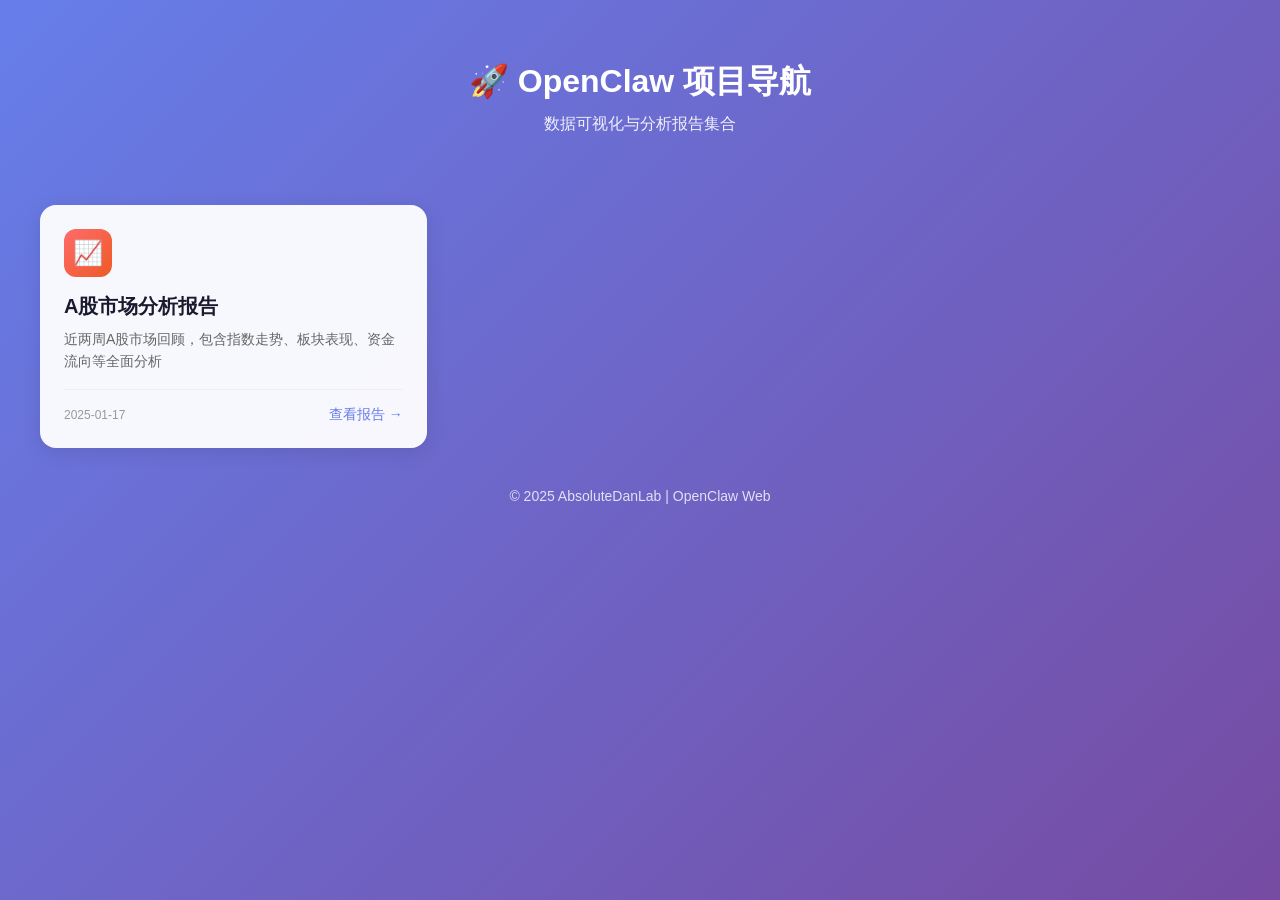
==== index.html @ 734b4b20 "feat: 新增A股市场分析报告页面 - 添加近两周A股市场全面分析 - 包含三大指数走势图表 - 板块表现TOP5排名 - 成交量趋势分析 - 市场情绪指标展示 - 主力资金流向分布 - 悬浮导航及" ====
<!DOCTYPE html>
<html lang="zh-CN">
<head>
    <meta charset="UTF-8">
    <meta name="viewport" content="width=device-width, initial-scale=1.0">
    <title>OpenClaw 项目导航</title>
    <style>
        * {
            margin: 0;
            padding: 0;
            box-sizing: border-box;
        }
        
        body {
            font-family: -apple-system, BlinkMacSystemFont, 'Segoe UI', 'PingFang SC', sans-serif;
            background: linear-gradient(135deg, #667eea 0%, #764ba2 100%);
            min-height: 100vh;
            padding: 20px;
        }
        
        .header {
            text-align: center;
            padding: 40px 20px;
            color: white;
        }
        
        .header h1 {
            font-size: 32px;
            margin-bottom: 10px;
        }
        
        .header p {
            font-size: 16px;
            opacity: 0.9;
        }
        
        .container {
            max-width: 1200px;
            margin: 0 auto;
        }
        
        .project-grid {
            display: grid;
            grid-template-columns: repeat(auto-fill, minmax(300px, 1fr));
            gap: 20px;
            margin-top: 30px;
        }
        
        .project-card {
            background: rgba(255, 255, 255, 0.95);
            border-radius: 16px;
            padding: 24px;
            text-decoration: none;
            color: inherit;
            transition: all 0.3s ease;
            box-shadow: 0 4px 20px rgba(0, 0, 0, 0.1);
        }
        
        .project-card:hover {
            transform: translateY(-5px);
            box-shadow: 0 8px 30px rgba(0, 0, 0, 0.15);
        }
        
        .project-icon {
            width: 48px;
            height: 48px;
            border-radius: 12px;
            display: flex;
            align-items: center;
            justify-content: center;
            font-size: 24px;
            margin-bottom: 16px;
        }
        
        .project-title {
            font-size: 20px;
            font-weight: 600;
            color: #1a1a2e;
            margin-bottom: 8px;
        }
        
        .project-desc {
            font-size: 14px;
            color: #666;
            line-height: 1.6;
        }
        
        .project-meta {
            margin-top: 16px;
            padding-top: 16px;
            border-top: 1px solid #eee;
            display: flex;
            justify-content: space-between;
            align-items: center;
        }
        
        .project-date {
            font-size: 12px;
            color: #999;
        }
        
        .project-link {
            font-size: 14px;
            color: #667eea;
            font-weight: 500;
        }
        
        .footer {
            text-align: center;
            padding: 40px 20px;
            color: white;
            opacity: 0.8;
            font-size: 14px;
        }
    </style>
</head>
<body>
    <div class="header">
        <h1>🚀 OpenClaw 项目导航</h1>
        <p>数据可视化与分析报告集合</p>
    </div>
    
    <div class="container">
        <div class="project-grid">
            <a href="./a-stock-analysis/" class="project-card">
                <div class="project-icon" style="background: linear-gradient(135deg, #ff6b6b, #ee5a24);">
                    📈
                </div>
                <div class="project-title">A股市场分析报告</div>
                <div class="project-desc">近两周A股市场回顾，包含指数走势、板块表现、资金流向等全面分析</div>
                <div class="project-meta">
                    <span class="project-date">2025-01-17</span>
                    <span class="project-link">查看报告 →</span>
                </div>
            </a>
        </div>
    </div>
    
    <div class="footer">
        <p>© 2025 AbsoluteDanLab | OpenClaw Web</p>
    </div>
</body>
</html>
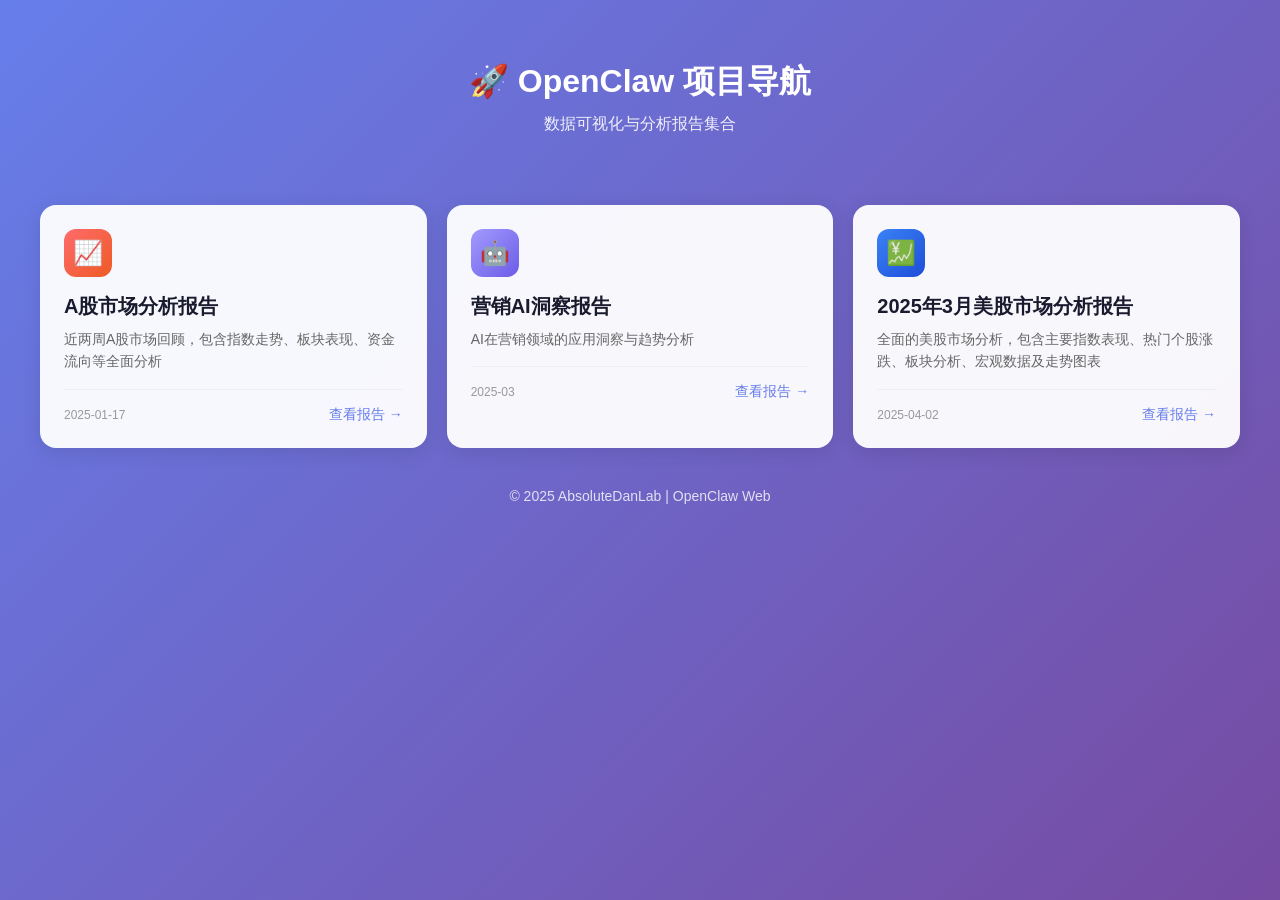
==== commit a45b7671: "feat: 添加2025年3月美股市场分析报告" ====
--- a/index.html
+++ b/index.html
@@ -133,6 +133,30 @@
                     <span class="project-link">查看报告 →</span>
                 </div>
             </a>
+            
+            <a href="./marketing-ai-insights/" class="project-card">
+                <div class="project-icon" style="background: linear-gradient(135deg, #a29bfe, #6c5ce7);">
+                    🤖
+                </div>
+                <div class="project-title">营销AI洞察报告</div>
+                <div class="project-desc">AI在营销领域的应用洞察与趋势分析</div>
+                <div class="project-meta">
+                    <span class="project-date">2025-03</span>
+                    <span class="project-link">查看报告 →</span>
+                </div>
+            </a>
+            
+            <a href="./march-us-stock-report/" class="project-card">
+                <div class="project-icon" style="background: linear-gradient(135deg, #3b82f6, #1d4ed8);">
+                    💹
+                </div>
+                <div class="project-title">2025年3月美股市场分析报告</div>
+                <div class="project-desc">全面的美股市场分析，包含主要指数表现、热门个股涨跌、板块分析、宏观数据及走势图表</div>
+                <div class="project-meta">
+                    <span class="project-date">2025-04-02</span>
+                    <span class="project-link">查看报告 →</span>
+                </div>
+            </a>
         </div>
     </div>
     
@@ -140,4 +164,4 @@
         <p>© 2025 AbsoluteDanLab | OpenClaw Web</p>
     </div>
 </body>
-</html>+</html>
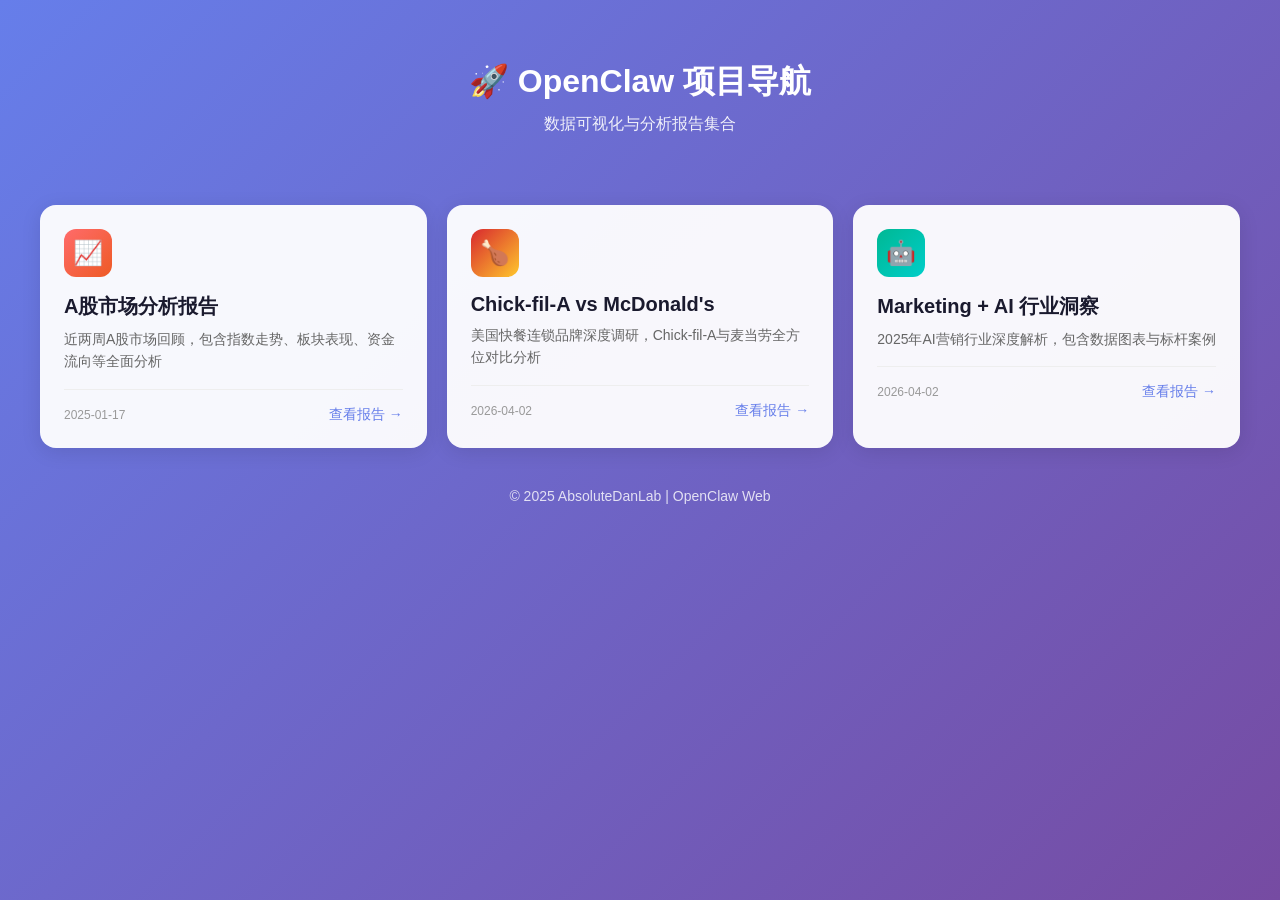
==== commit 098825d2: "feat: 新增Chick-fil-A vs McDonald's调研报告 - 品牌概览对比分析 - 核心财务数据对比 - 产品菜单策略分析 - 门店运营效率对比 - 客户体验与满意度分析 - 品牌营" ====
--- a/index.html
+++ b/index.html
@@ -133,27 +133,25 @@
                     <span class="project-link">查看报告 →</span>
                 </div>
             </a>
-            
-            <a href="./marketing-ai-insights/" class="project-card">
-                <div class="project-icon" style="background: linear-gradient(135deg, #a29bfe, #6c5ce7);">
-                    🤖
+            <a href="./chick-fil-a-research/" class="project-card">
+                <div class="project-icon" style="background: linear-gradient(135deg, #D8282F, #FFC72C);">
+                    🍗
                 </div>
-                <div class="project-title">营销AI洞察报告</div>
-                <div class="project-desc">AI在营销领域的应用洞察与趋势分析</div>
+                <div class="project-title">Chick-fil-A vs McDonald's</div>
+                <div class="project-desc">美国快餐连锁品牌深度调研，Chick-fil-A与麦当劳全方位对比分析</div>
                 <div class="project-meta">
-                    <span class="project-date">2025-03</span>
+                    <span class="project-date">2026-04-02</span>
                     <span class="project-link">查看报告 →</span>
                 </div>
             </a>
-            
-            <a href="./march-us-stock-report/" class="project-card">
-                <div class="project-icon" style="background: linear-gradient(135deg, #3b82f6, #1d4ed8);">
-                    💹
+            <a href="./marketing-ai-insights/" class="project-card">
+                <div class="project-icon" style="background: linear-gradient(135deg, #00b894, #00cec9);">
+                    🤖
                 </div>
-                <div class="project-title">2025年3月美股市场分析报告</div>
-                <div class="project-desc">全面的美股市场分析，包含主要指数表现、热门个股涨跌、板块分析、宏观数据及走势图表</div>
+                <div class="project-title">Marketing + AI 行业洞察</div>
+                <div class="project-desc">2025年AI营销行业深度解析，包含数据图表与标杆案例</div>
                 <div class="project-meta">
-                    <span class="project-date">2025-04-02</span>
+                    <span class="project-date">2026-04-02</span>
                     <span class="project-link">查看报告 →</span>
                 </div>
             </a>
@@ -164,4 +162,4 @@
         <p>© 2025 AbsoluteDanLab | OpenClaw Web</p>
     </div>
 </body>
-</html>
+</html>
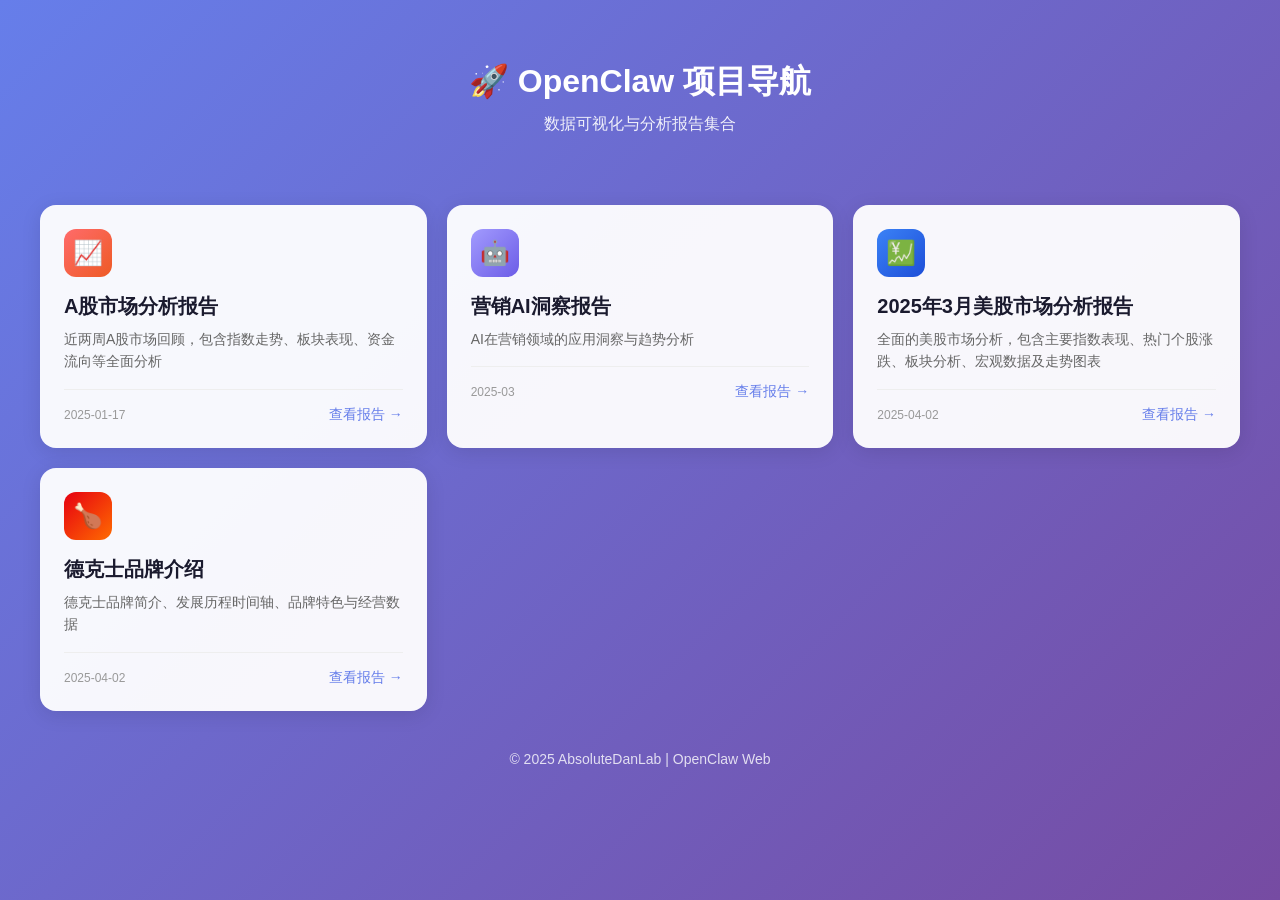
==== commit fed44f85: "feat: 添加德克士品牌介绍页面 - 品牌简介与核心定位 - 发展历程时间轴（1994-2023） - 品牌特色与经营数据 - 悬浮导航与回到顶部功能" ====
--- a/index.html
+++ b/index.html
@@ -133,25 +133,39 @@
                     <span class="project-link">查看报告 →</span>
                 </div>
             </a>
-            <a href="./chick-fil-a-research/" class="project-card">
-                <div class="project-icon" style="background: linear-gradient(135deg, #D8282F, #FFC72C);">
-                    🍗
+            
+            <a href="./marketing-ai-insights/" class="project-card">
+                <div class="project-icon" style="background: linear-gradient(135deg, #a29bfe, #6c5ce7);">
+                    🤖
                 </div>
-                <div class="project-title">Chick-fil-A vs McDonald's</div>
-                <div class="project-desc">美国快餐连锁品牌深度调研，Chick-fil-A与麦当劳全方位对比分析</div>
+                <div class="project-title">营销AI洞察报告</div>
+                <div class="project-desc">AI在营销领域的应用洞察与趋势分析</div>
                 <div class="project-meta">
-                    <span class="project-date">2026-04-02</span>
+                    <span class="project-date">2025-03</span>
                     <span class="project-link">查看报告 →</span>
                 </div>
             </a>
-            <a href="./marketing-ai-insights/" class="project-card">
-                <div class="project-icon" style="background: linear-gradient(135deg, #00b894, #00cec9);">
-                    🤖
+            
+            <a href="./march-us-stock-report/" class="project-card">
+                <div class="project-icon" style="background: linear-gradient(135deg, #3b82f6, #1d4ed8);">
+                    💹
                 </div>
-                <div class="project-title">Marketing + AI 行业洞察</div>
-                <div class="project-desc">2025年AI营销行业深度解析，包含数据图表与标杆案例</div>
+                <div class="project-title">2025年3月美股市场分析报告</div>
+                <div class="project-desc">全面的美股市场分析，包含主要指数表现、热门个股涨跌、板块分析、宏观数据及走势图表</div>
                 <div class="project-meta">
-                    <span class="project-date">2026-04-02</span>
+                    <span class="project-date">2025-04-02</span>
+                    <span class="project-link">查看报告 →</span>
+                </div>
+            </a>
+            
+            <a href="./dicos-brand-intro/" class="project-card">
+                <div class="project-icon" style="background: linear-gradient(135deg, #E60012, #FF6B00);">
+                    🍗
+                </div>
+                <div class="project-title">德克士品牌介绍</div>
+                <div class="project-desc">德克士品牌简介、发展历程时间轴、品牌特色与经营数据</div>
+                <div class="project-meta">
+                    <span class="project-date">2025-04-02</span>
                     <span class="project-link">查看报告 →</span>
                 </div>
             </a>
@@ -162,4 +176,4 @@
         <p>© 2025 AbsoluteDanLab | OpenClaw Web</p>
     </div>
 </body>
-</html>+</html>
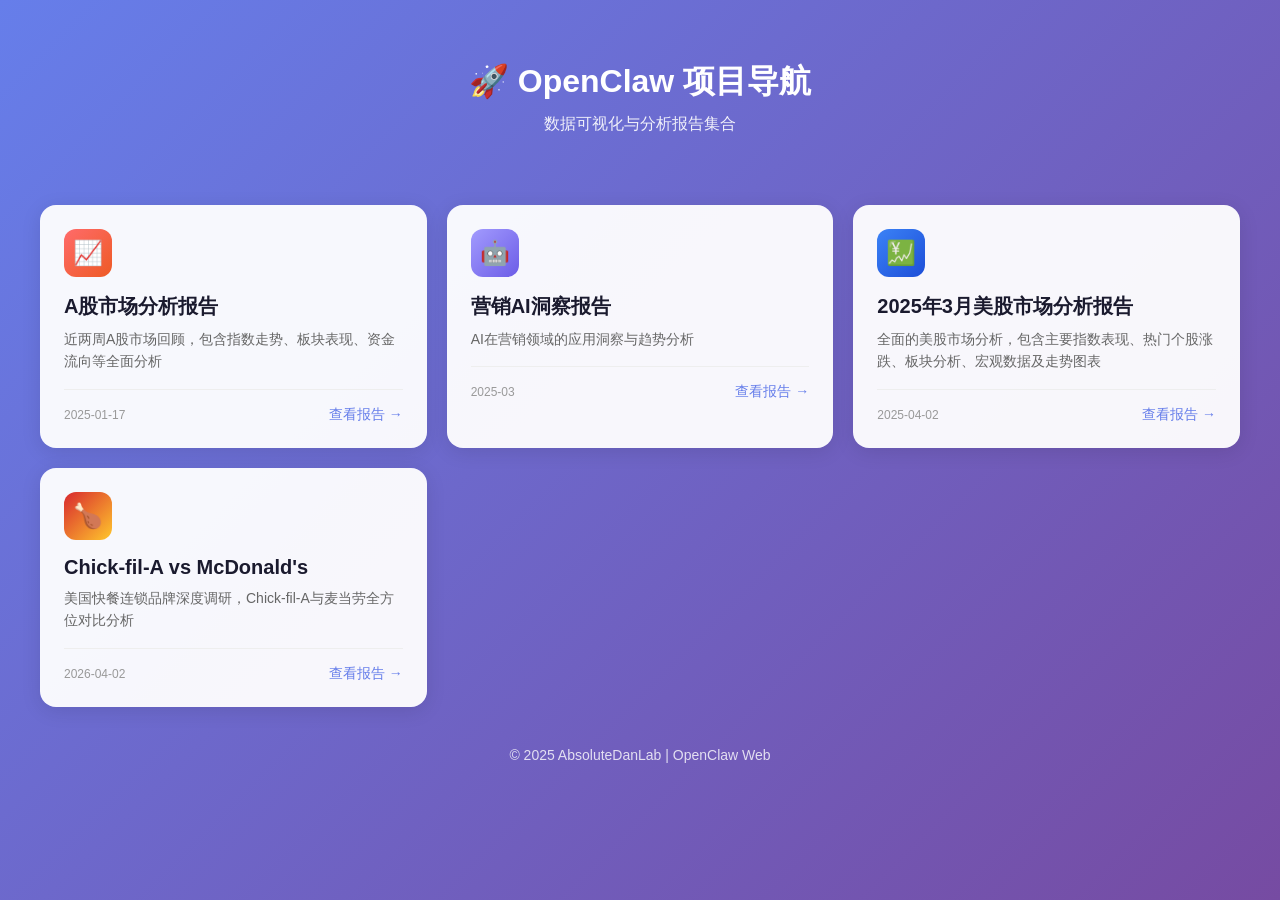
==== commit 066a97a2: "feat: 新增Chick-fil-A vs McDonald's调研报告 - 品牌概览对比分析 - 核心财务数据对比 - 产品菜单策略分析 - 门店运营效率对比 - 客户体验与满意度分析 - 品牌营" ====
--- a/index.html
+++ b/index.html
@@ -133,7 +133,6 @@
                     <span class="project-link">查看报告 →</span>
                 </div>
             </a>
-            
             <a href="./marketing-ai-insights/" class="project-card">
                 <div class="project-icon" style="background: linear-gradient(135deg, #a29bfe, #6c5ce7);">
                     🤖
@@ -145,7 +144,6 @@
                     <span class="project-link">查看报告 →</span>
                 </div>
             </a>
-            
             <a href="./march-us-stock-report/" class="project-card">
                 <div class="project-icon" style="background: linear-gradient(135deg, #3b82f6, #1d4ed8);">
                     💹
@@ -157,15 +155,14 @@
                     <span class="project-link">查看报告 →</span>
                 </div>
             </a>
-            
-            <a href="./dicos-brand-intro/" class="project-card">
-                <div class="project-icon" style="background: linear-gradient(135deg, #E60012, #FF6B00);">
+            <a href="./chick-fil-a-research/" class="project-card">
+                <div class="project-icon" style="background: linear-gradient(135deg, #D8282F, #FFC72C);">
                     🍗
                 </div>
-                <div class="project-title">德克士品牌介绍</div>
-                <div class="project-desc">德克士品牌简介、发展历程时间轴、品牌特色与经营数据</div>
+                <div class="project-title">Chick-fil-A vs McDonald's</div>
+                <div class="project-desc">美国快餐连锁品牌深度调研，Chick-fil-A与麦当劳全方位对比分析</div>
                 <div class="project-meta">
-                    <span class="project-date">2025-04-02</span>
+                    <span class="project-date">2026-04-02</span>
                     <span class="project-link">查看报告 →</span>
                 </div>
             </a>
@@ -176,4 +173,4 @@
         <p>© 2025 AbsoluteDanLab | OpenClaw Web</p>
     </div>
 </body>
-</html>
+</html>
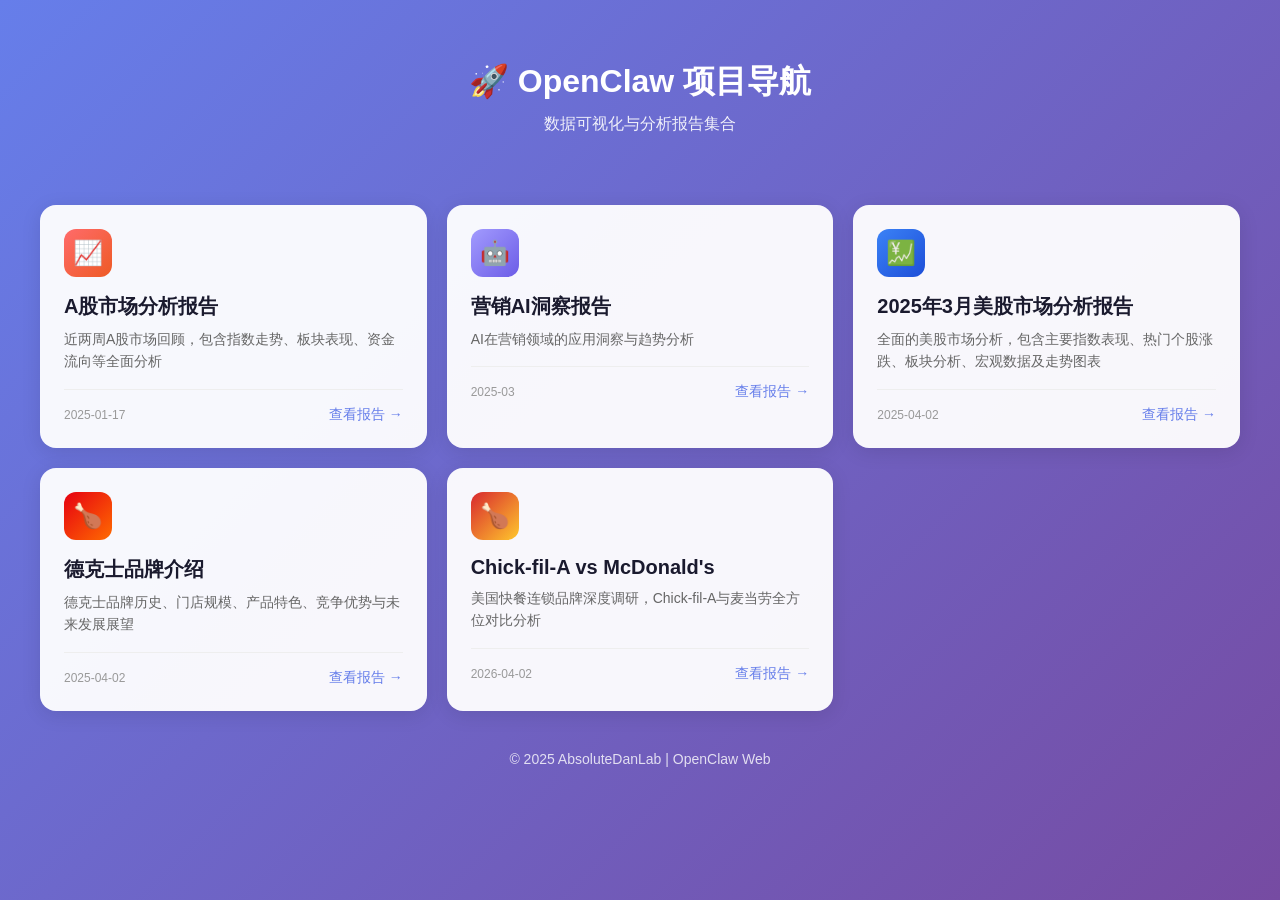
==== commit 2f2e9685: "feat: 新增Chick-fil-A vs McDonald's调研报告 - 品牌概览对比分析 - 核心财务数据对比 - 产品菜单策略分析 - 门店运营效率对比 - 客户体验与满意度分析 - 品牌营" ====
--- a/index.html
+++ b/index.html
@@ -155,6 +155,17 @@
                     <span class="project-link">查看报告 →</span>
                 </div>
             </a>
+            <a href="./dicos-brand-intro/" class="project-card">
+                <div class="project-icon" style="background: linear-gradient(135deg, #E60012, #FF6B00);">
+                    🍗
+                </div>
+                <div class="project-title">德克士品牌介绍</div>
+                <div class="project-desc">德克士品牌历史、门店规模、产品特色、竞争优势与未来发展展望</div>
+                <div class="project-meta">
+                    <span class="project-date">2025-04-02</span>
+                    <span class="project-link">查看报告 →</span>
+                </div>
+            </a>
             <a href="./chick-fil-a-research/" class="project-card">
                 <div class="project-icon" style="background: linear-gradient(135deg, #D8282F, #FFC72C);">
                     🍗
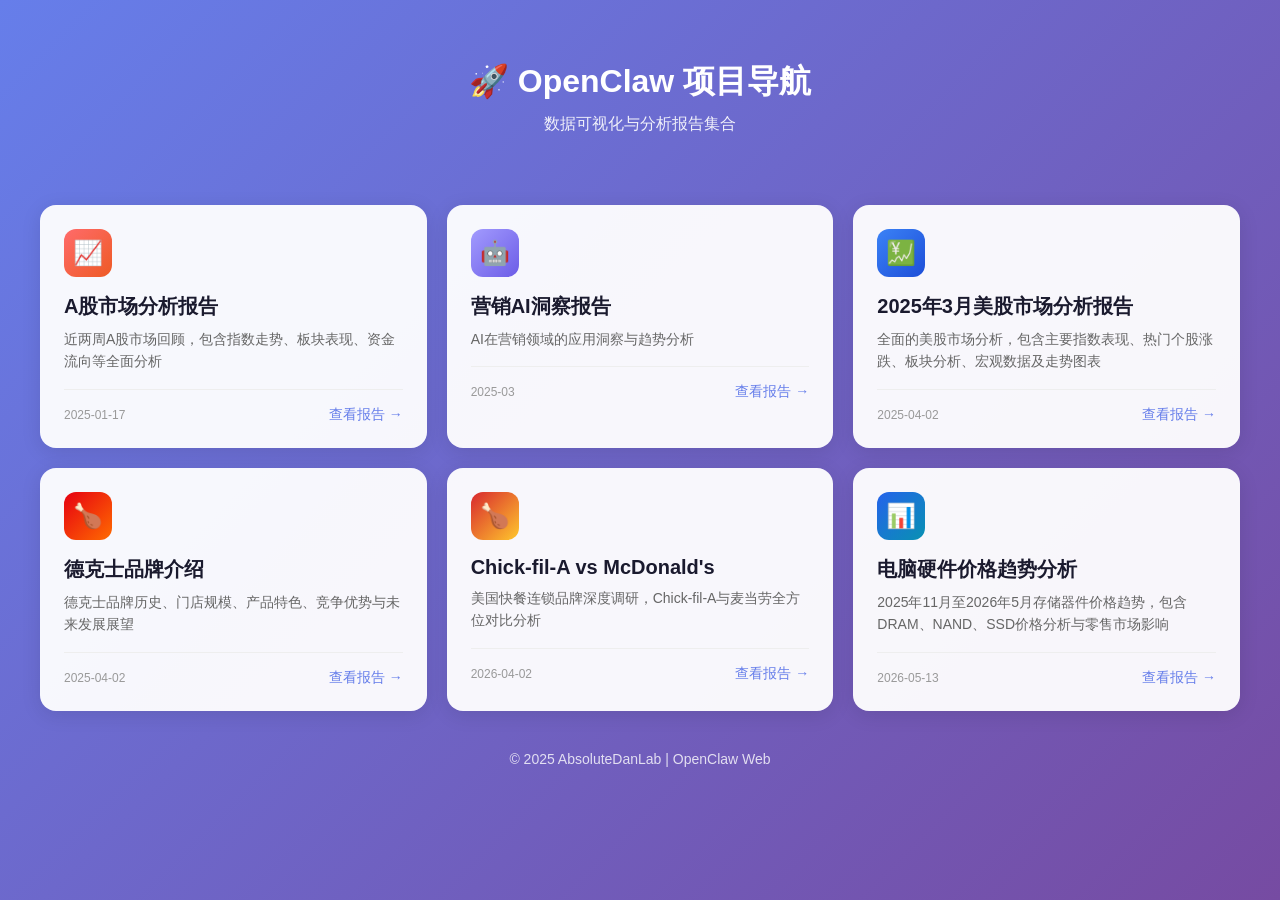
==== commit 8fca2071: "feat: 添加电脑硬件价格趋势分析报告" ====
--- a/index.html
+++ b/index.html
@@ -177,6 +177,17 @@
                     <span class="project-link">查看报告 →</span>
                 </div>
             </a>
+            <a href="./pc-hardware-price-trend/" class="project-card">
+                <div class="project-icon" style="background: linear-gradient(135deg, #2563eb, #0891b2);">
+                    📊
+                </div>
+                <div class="project-title">电脑硬件价格趋势分析</div>
+                <div class="project-desc">2025年11月至2026年5月存储器件价格趋势，包含DRAM、NAND、SSD价格分析与零售市场影响</div>
+                <div class="project-meta">
+                    <span class="project-date">2026-05-13</span>
+                    <span class="project-link">查看报告 →</span>
+                </div>
+            </a>
         </div>
     </div>
     
